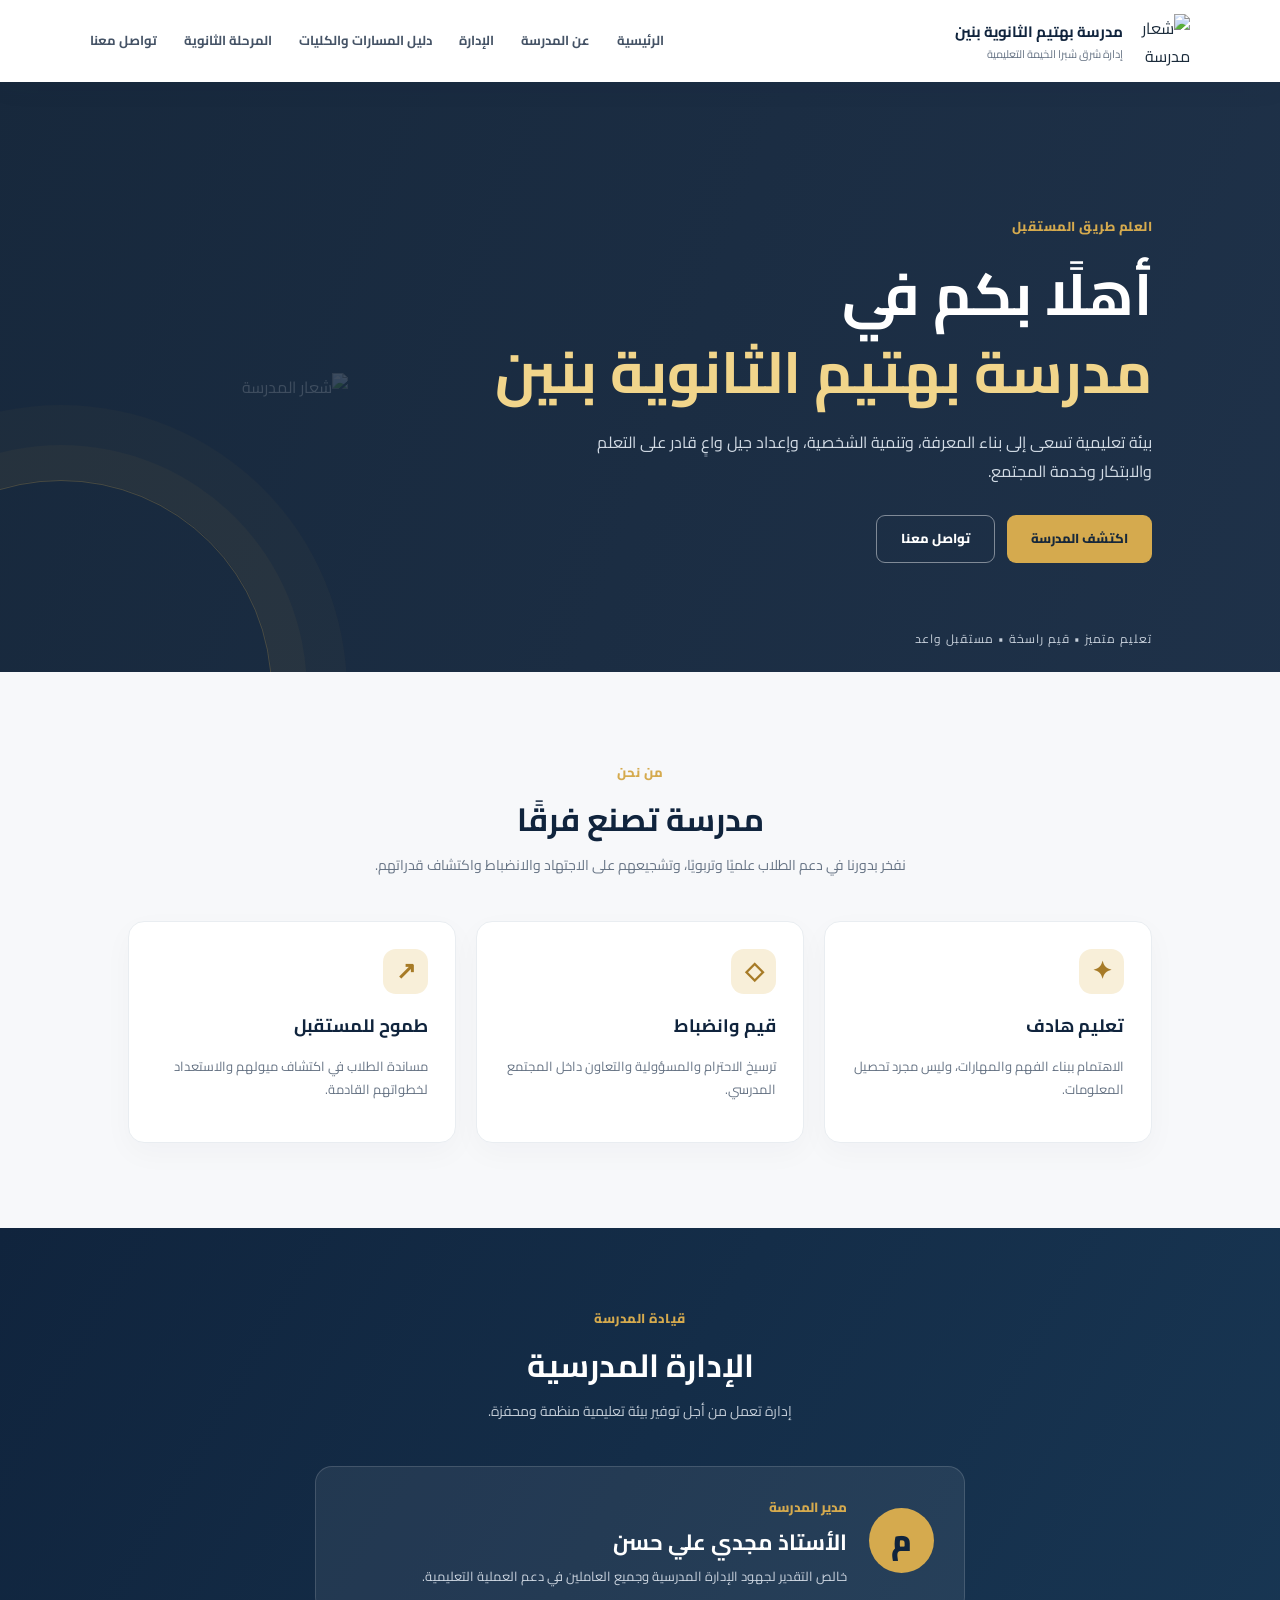
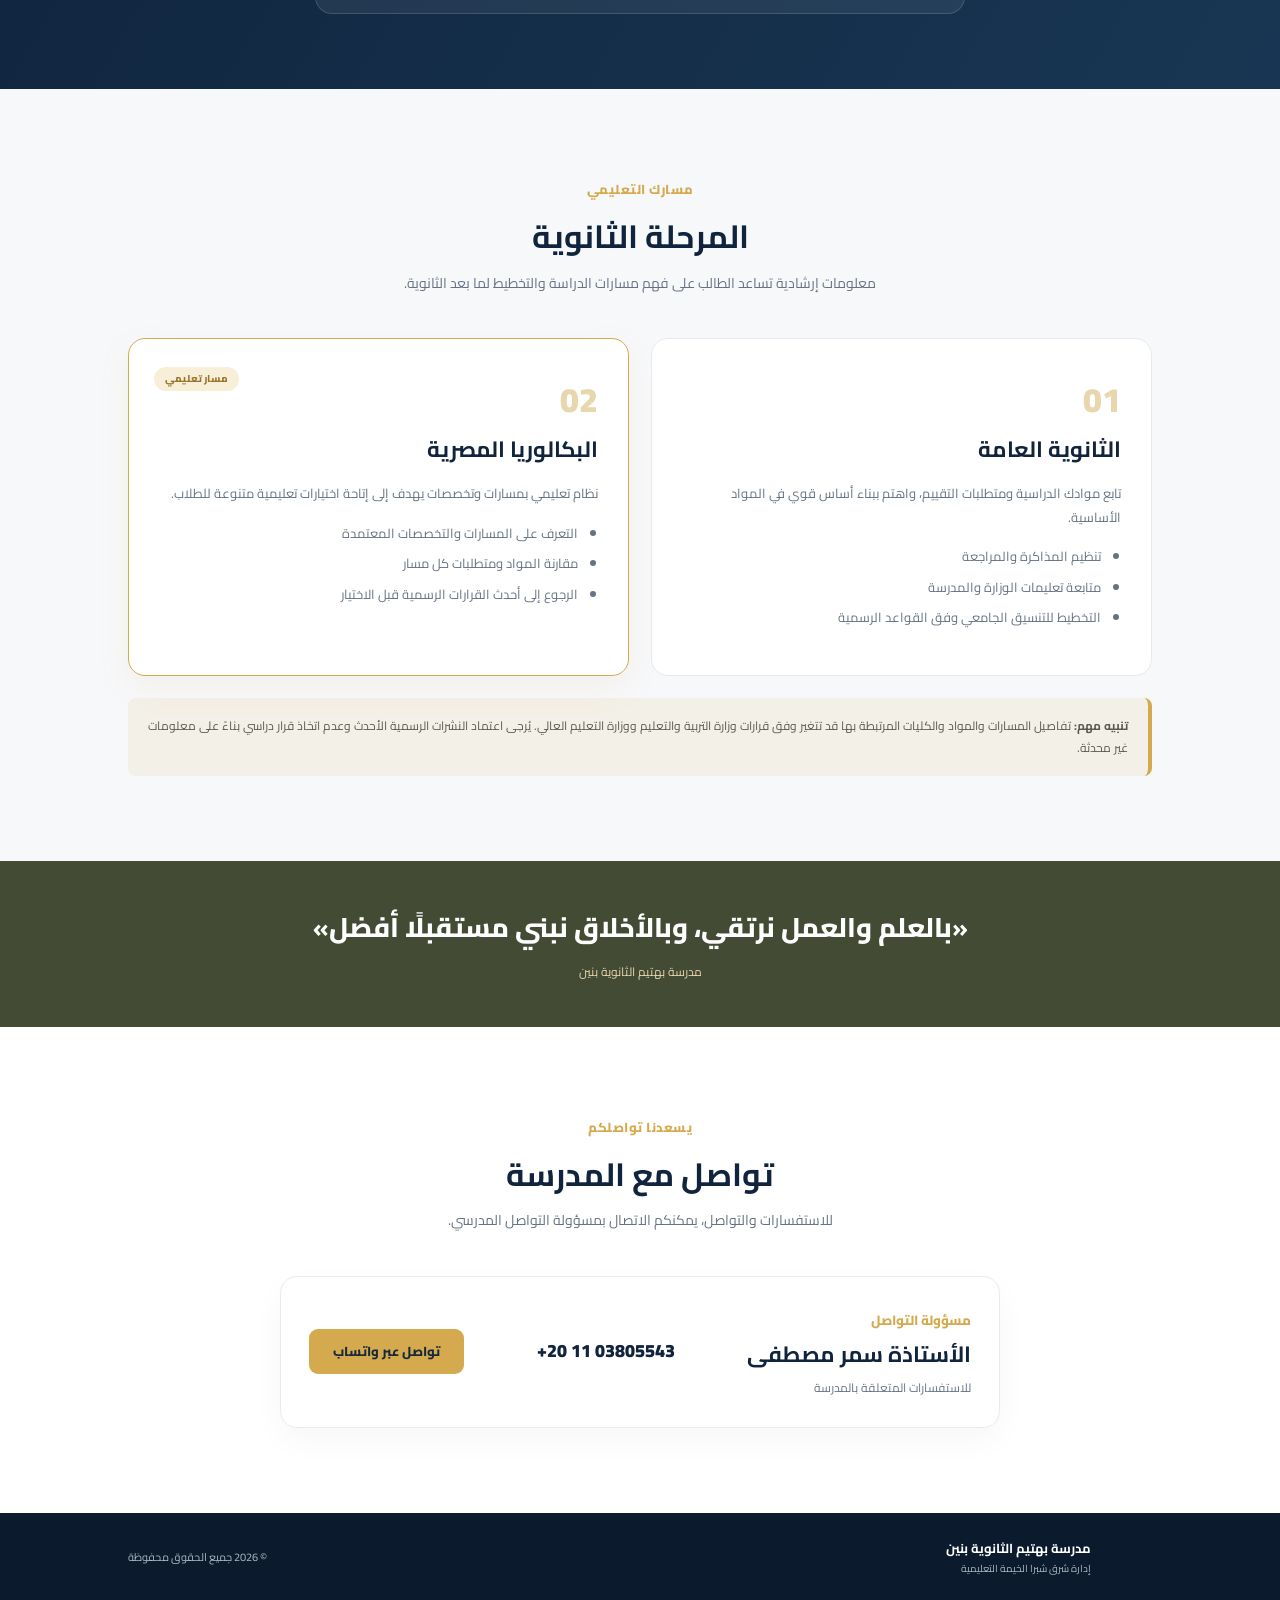
==== index.html @ 8d7ca14b "Add files via upload" ====
<!doctype html>
<html lang="ar" dir="rtl">
<head>
  <meta charset="utf-8">
  <meta name="viewport" content="width=device-width, initial-scale=1">
  <meta name="theme-color" content="#10243d">
  <meta name="description" content="الموقع التعريفي لمدرسة بهتيم الثانوية بنين – إدارة شرق شبرا الخيمة التعليمية">
  <title>مدرسة بهتيم الثانوية بنين</title>
  <link rel="icon" href="assets/school-logo.svg" type="image/svg+xml">
  <link rel="stylesheet" href="style.css">
</head>
<body>
  <header class="site-header">
    <a class="brand" href="#home" aria-label="العودة للرئيسية">
      <img src="assets/school-logo.svg" alt="شعار مدرسة بهتيم الثانوية بنين">
      <span><strong>مدرسة بهتيم الثانوية بنين</strong><small>إدارة شرق شبرا الخيمة التعليمية</small></span>
    </a>
    <button class="menu-toggle" id="menuToggle" aria-label="فتح القائمة" aria-expanded="false">☰</button>
    <nav id="mainNav">
      <a href="#home">الرئيسية</a><a href="#about">عن المدرسة</a><a href="#management">الإدارة</a>
      <a href="guide.html">دليل المسارات والكليات</a><a href="#systems">المرحلة الثانوية</a><a href="#contact">تواصل معنا</a>
    </nav>
  </header>

  <main>
    <section class="hero" id="home">
      <div class="hero-content">
        <span class="eyebrow">العلم طريق المستقبل</span>
        <h1>أهلًا بكم في <span>مدرسة بهتيم الثانوية بنين</span></h1>
        <p>بيئة تعليمية تسعى إلى بناء المعرفة، وتنمية الشخصية، وإعداد جيل واعٍ قادر على التعلم والابتكار وخدمة المجتمع.</p>
        <div class="hero-actions"><a class="btn primary" href="#about">اكتشف المدرسة</a><a class="btn ghost" href="#contact">تواصل معنا</a></div>
      </div>
      <div class="hero-mark"><img src="assets/school-logo.svg" alt="شعار المدرسة"></div>
      <div class="hero-bottom">تعليم متميز • قيم راسخة • مستقبل واعد</div>
    </section>

    <section class="section intro" id="about">
      <div class="section-heading"><span>من نحن</span><h2>مدرسة تصنع فرقًا</h2><p>نفخر بدورنا في دعم الطلاب علميًا وتربويًا، وتشجيعهم على الاجتهاد والانضباط واكتشاف قدراتهم.</p></div>
      <div class="feature-grid">
        <article class="feature"><b class="feature-icon">✦</b><h3>تعليم هادف</h3><p>الاهتمام ببناء الفهم والمهارات، وليس مجرد تحصيل المعلومات.</p></article>
        <article class="feature"><b class="feature-icon">◇</b><h3>قيم وانضباط</h3><p>ترسيخ الاحترام والمسؤولية والتعاون داخل المجتمع المدرسي.</p></article>
        <article class="feature"><b class="feature-icon">↗</b><h3>طموح للمستقبل</h3><p>مساندة الطلاب في اكتشاف ميولهم والاستعداد لخطواتهم القادمة.</p></article>
      </div>
    </section>

    <section class="management" id="management">
      <div class="section-heading light"><span>قيادة المدرسة</span><h2>الإدارة المدرسية</h2><p>إدارة تعمل من أجل توفير بيئة تعليمية منظمة ومحفزة.</p></div>
      <div class="manager-card"><div class="manager-symbol">م</div><div><small>مدير المدرسة</small><h3>الأستاذ مجدي علي حسن</h3><p>خالص التقدير لجهود الإدارة المدرسية وجميع العاملين في دعم العملية التعليمية.</p></div></div>
    </section>

    <section class="section" id="systems">
      <div class="section-heading"><span>مسارك التعليمي</span><h2>المرحلة الثانوية</h2><p>معلومات إرشادية تساعد الطالب على فهم مسارات الدراسة والتخطيط لما بعد الثانوية.</p></div>
      <div class="path-grid">
        <article class="path-card"><div class="card-number">01</div><h3>الثانوية العامة</h3><p>تابع موادك الدراسية ومتطلبات التقييم، واهتم ببناء أساس قوي في المواد الأساسية.</p><ul><li>تنظيم المذاكرة والمراجعة</li><li>متابعة تعليمات الوزارة والمدرسة</li><li>التخطيط للتنسيق الجامعي وفق القواعد الرسمية</li></ul></article>
        <article class="path-card featured"><div class="card-number">02</div><span class="tag">مسار تعليمي</span><h3>البكالوريا المصرية</h3><p>نظام تعليمي بمسارات وتخصصات يهدف إلى إتاحة اختيارات تعليمية متنوعة للطلاب.</p><ul><li>التعرف على المسارات والتخصصات المعتمدة</li><li>مقارنة المواد ومتطلبات كل مسار</li><li>الرجوع إلى أحدث القرارات الرسمية قبل الاختيار</li></ul></article>
      </div>
      <div class="note"><strong>تنبيه مهم:</strong> تفاصيل المسارات والمواد والكليات المرتبطة بها قد تتغير وفق قرارات وزارة التربية والتعليم ووزارة التعليم العالي. يُرجى اعتماد النشرات الرسمية الأحدث وعدم اتخاذ قرار دراسي بناءً على معلومات غير محدثة.</div>
    </section>

    <section class="quote-band"><p>«بالعلم والعمل نرتقي، وبالأخلاق نبني مستقبلًا أفضل»</p><span>مدرسة بهتيم الثانوية بنين</span></section>

    <section class="section contact-section" id="contact">
      <div class="section-heading"><span>يسعدنا تواصلكم</span><h2>تواصل مع المدرسة</h2><p>للاستفسارات والتواصل، يمكنكم الاتصال بمسؤولة التواصل المدرسي.</p></div>
      <div class="contact-card">
        <div><small>مسؤولة التواصل</small><h3>الأستاذة سمر مصطفى</h3><p>للاستفسارات المتعلقة بالمدرسة</p></div>
        <a class="phone" href="tel:+201103805543" dir="ltr">+20 11 03805543</a>
        <a class="btn primary" href="https://wa.me/201103805543" target="_blank" rel="noopener">تواصل عبر واتساب</a>
      </div>
    </section>
  </main>

  <footer><img src="assets/school-logo.svg" alt="" ><div><strong>مدرسة بهتيم الثانوية بنين</strong><small>إدارة شرق شبرا الخيمة التعليمية</small></div><p>© <span id="year"></span> جميع الحقوق محفوظة</p></footer>
  <script src="script.js"></script>
</body>
</html>
---- style.css ----
@import url('https://fonts.googleapis.com/css2?family=Cairo:wght@400;500;600;700;800;900&display=swap');
:root{--navy:#10243d;--navy2:#183653;--gold:#d5aa4e;--gold2:#f1d58b;--olive:#444b35;--ink:#1b2b3b;--muted:#667384;--paper:#f7f8fa;--white:#fff}
*{box-sizing:border-box}html{scroll-behavior:smooth;scroll-padding-top:88px}body{margin:0;font-family:'Cairo',Tahoma,Arial,sans-serif;color:var(--ink);background:var(--paper);line-height:1.8}a{color:inherit;text-decoration:none}.site-header{height:82px;padding:0 7%;display:flex;align-items:center;justify-content:space-between;background:#fff;position:sticky;top:0;z-index:20;box-shadow:0 5px 24px #10243d12}.brand{display:flex;align-items:center;gap:12px}.brand img{width:55px;height:55px}.brand strong,.brand small,footer strong,footer small{display:block}.brand strong{font-size:15px;color:var(--navy)}.brand small{font-size:11px;color:var(--muted)}nav{display:flex;gap:27px}nav a{font-size:13px;font-weight:700;color:#455366;transition:.2s}nav a:hover{color:#b4862d}.menu-toggle{display:none;border:0;background:var(--navy);color:#fff;border-radius:9px;padding:8px 12px;font-size:20px}
.hero{min-height:590px;padding:85px 10% 65px;background:linear-gradient(110deg,#0b1d32f2,#10243deF),url('assets/school-logo.svg') center/500px no-repeat;position:relative;display:flex;align-items:center;overflow:hidden;color:#fff}.hero:after{content:"";position:absolute;width:420px;height:420px;border:1px solid #d5aa4e40;border-radius:50%;left:-150px;bottom:-230px;box-shadow:0 0 0 35px #d5aa4e0b,0 0 0 75px #d5aa4e08}.hero-content{max-width:690px;position:relative;z-index:1}.eyebrow,.section-heading>span{color:var(--gold);font-weight:800;font-size:13px;letter-spacing:.5px}.hero h1{font-size:clamp(34px,5vw,58px);line-height:1.35;margin:15px 0}.hero h1 span{color:var(--gold2);display:block}.hero-content>p{color:#d2dbe5;max-width:600px;font-size:16px}.hero-actions{display:flex;gap:12px;margin-top:30px}.btn{display:inline-flex;align-items:center;justify-content:center;padding:11px 24px;border-radius:9px;font-size:13px;font-weight:800;transition:.2s}.btn:hover{transform:translateY(-3px)}.primary{background:var(--gold);color:#17283b}.ghost{border:1px solid #ffffff70;color:#fff}.hero-mark{position:absolute;left:10%;width:220px;opacity:.16}.hero-mark img{width:100%}.hero-bottom{position:absolute;bottom:22px;right:10%;font-size:12px;color:#c7d0db;letter-spacing:1px}
.section{padding:85px 10%}.section-heading{text-align:center;max-width:690px;margin:0 auto 42px}.section-heading h2{font-size:32px;color:var(--navy);margin:5px 0}.section-heading p{color:var(--muted);font-size:14px;margin:0}.feature-grid{display:grid;grid-template-columns:repeat(3,1fr);gap:20px}.feature{background:#fff;border:1px solid #e9edf1;border-radius:16px;padding:27px;box-shadow:0 10px 30px #10243d08;transition:.25s}.feature:hover,.path-card:hover{transform:translateY(-6px);box-shadow:0 16px 38px #10243d12}.feature-icon{display:grid;place-items:center;width:45px;height:45px;border-radius:13px;background:#f8efd9;color:#a77b27;font-size:24px}.feature h3{color:var(--navy);margin:16px 0 5px;font-size:18px}.feature p,.path-card p,.path-card li{font-size:13px;color:var(--muted)}
.management{background:linear-gradient(120deg,var(--navy),var(--navy2));padding:75px 10%;position:relative;overflow:hidden}.management:before{content:"";position:absolute;inset:0;background:url('assets/school-logo.svg') 10% center/300px no-repeat;opacity:.055}.light h2{color:#fff}.light p{color:#c1cbd6}.manager-card{max-width:650px;margin:auto;background:#ffffff12;border:1px solid #ffffff25;border-radius:17px;padding:25px 30px;display:flex;align-items:center;gap:22px;color:#fff;position:relative}.manager-symbol{width:65px;height:65px;flex:none;display:grid;place-items:center;border-radius:50%;background:var(--gold);color:var(--navy);font-size:30px;font-weight:900}.manager-card small,.contact-card small{color:var(--gold);font-weight:800}.manager-card h3,.contact-card h3{margin:2px 0;font-size:22px}.manager-card p{margin:0;color:#cbd4df;font-size:13px}
.path-grid{display:grid;grid-template-columns:1fr 1fr;gap:22px}.path-card{background:#fff;border:1px solid #e6eaf0;border-radius:17px;padding:30px;position:relative;transition:.25s}.path-card.featured{border:1px solid #d5aa4e;box-shadow:0 12px 32px #d5aa4e17}.card-number{font-size:34px;font-weight:900;color:#e8d6ad}.path-card h3{color:var(--navy);font-size:22px;margin:0}.path-card ul{padding-right:20px}.path-card li{margin:7px 0}.tag{position:absolute;left:25px;top:28px;color:#9b742b;background:#f8efd9;border-radius:30px;padding:3px 11px;font-size:10px;font-weight:800}.note{margin-top:22px;padding:17px 20px;background:#f3f0e7;border-right:4px solid var(--gold);border-radius:8px;color:#5c5a4d;font-size:12px}
.quote-band{text-align:center;background:var(--olive);color:#fff;padding:42px 10%}.quote-band p{font-size:clamp(19px,3vw,27px);font-weight:800;margin:0 0 5px}.quote-band span{font-size:12px;color:#e8d6ad}.contact-section{background:#fff}.contact-card{max-width:720px;margin:auto;border:1px solid #e8ebef;border-radius:17px;padding:28px;display:flex;align-items:center;justify-content:space-between;gap:20px;box-shadow:0 12px 32px #10243d09}.contact-card h3{color:var(--navy)}.contact-card p{font-size:12px;color:var(--muted);margin:0}.phone{font-weight:900;color:var(--navy);font-size:18px;white-space:nowrap}.contact-card .primary{white-space:nowrap}
footer{background:#0b1b2d;color:#fff;padding:24px 10%;display:flex;align-items:center;gap:13px}footer img{width:48px}footer strong{font-size:13px}footer small{font-size:10px;color:#aeb9c6}footer p{margin-right:auto;font-size:11px;color:#aeb9c6}
@media(max-width:850px){.site-header{padding:0 5%}nav{gap:13px}nav a{font-size:11px}.hero-mark{left:3%;width:170px}.section{padding:70px 6%}.management{padding:65px 6%}}
@media(max-width:650px){.site-header{height:72px}.brand img{width:47px}.brand strong{font-size:12px}.brand small{font-size:9px}.menu-toggle{display:block}nav{display:none;position:absolute;top:72px;right:0;left:0;background:#fff;padding:14px 6% 20px;box-shadow:0 12px 18px #10243d15;flex-direction:column;gap:5px}nav.open{display:flex}nav a{padding:9px;font-size:13px;border-bottom:1px solid #f0f1f3}.hero{min-height:590px;padding:70px 7%}.hero h1{font-size:37px}.hero-content>p{font-size:14px}.hero-mark{width:140px;left:2%;top:30px}.hero-bottom{font-size:10px;right:7%}.feature-grid,.path-grid{grid-template-columns:1fr}.section{padding:60px 6%}.section-heading h2{font-size:27px}.manager-card{padding:20px;align-items:flex-start}.manager-card h3{font-size:18px}.contact-card{align-items:stretch;flex-direction:column}.contact-card .btn{width:100%}footer{padding:22px 6%;flex-wrap:wrap}footer p{width:100%;margin:0}}
@media(prefers-reduced-motion:reduce){*{scroll-behavior:auto!important;transition:none!important}}


/* School infographic: responsive on phones, tablets and desktops */
.school-infographic{text-align:center;margin:0 auto 38px;padding:24px 0}
.school-infographic h2{color:var(--navy);font-size:clamp(21px,3vw,30px);margin:0 0 5px}
.school-infographic p{color:var(--muted);font-size:13px;margin:0 0 18px}
.school-infographic img{display:block;width:100%;max-width:1100px;height:auto;margin:0 auto;border-radius:16px;border:1px solid #e5e9ef;box-shadow:0 12px 34px #10243d16}
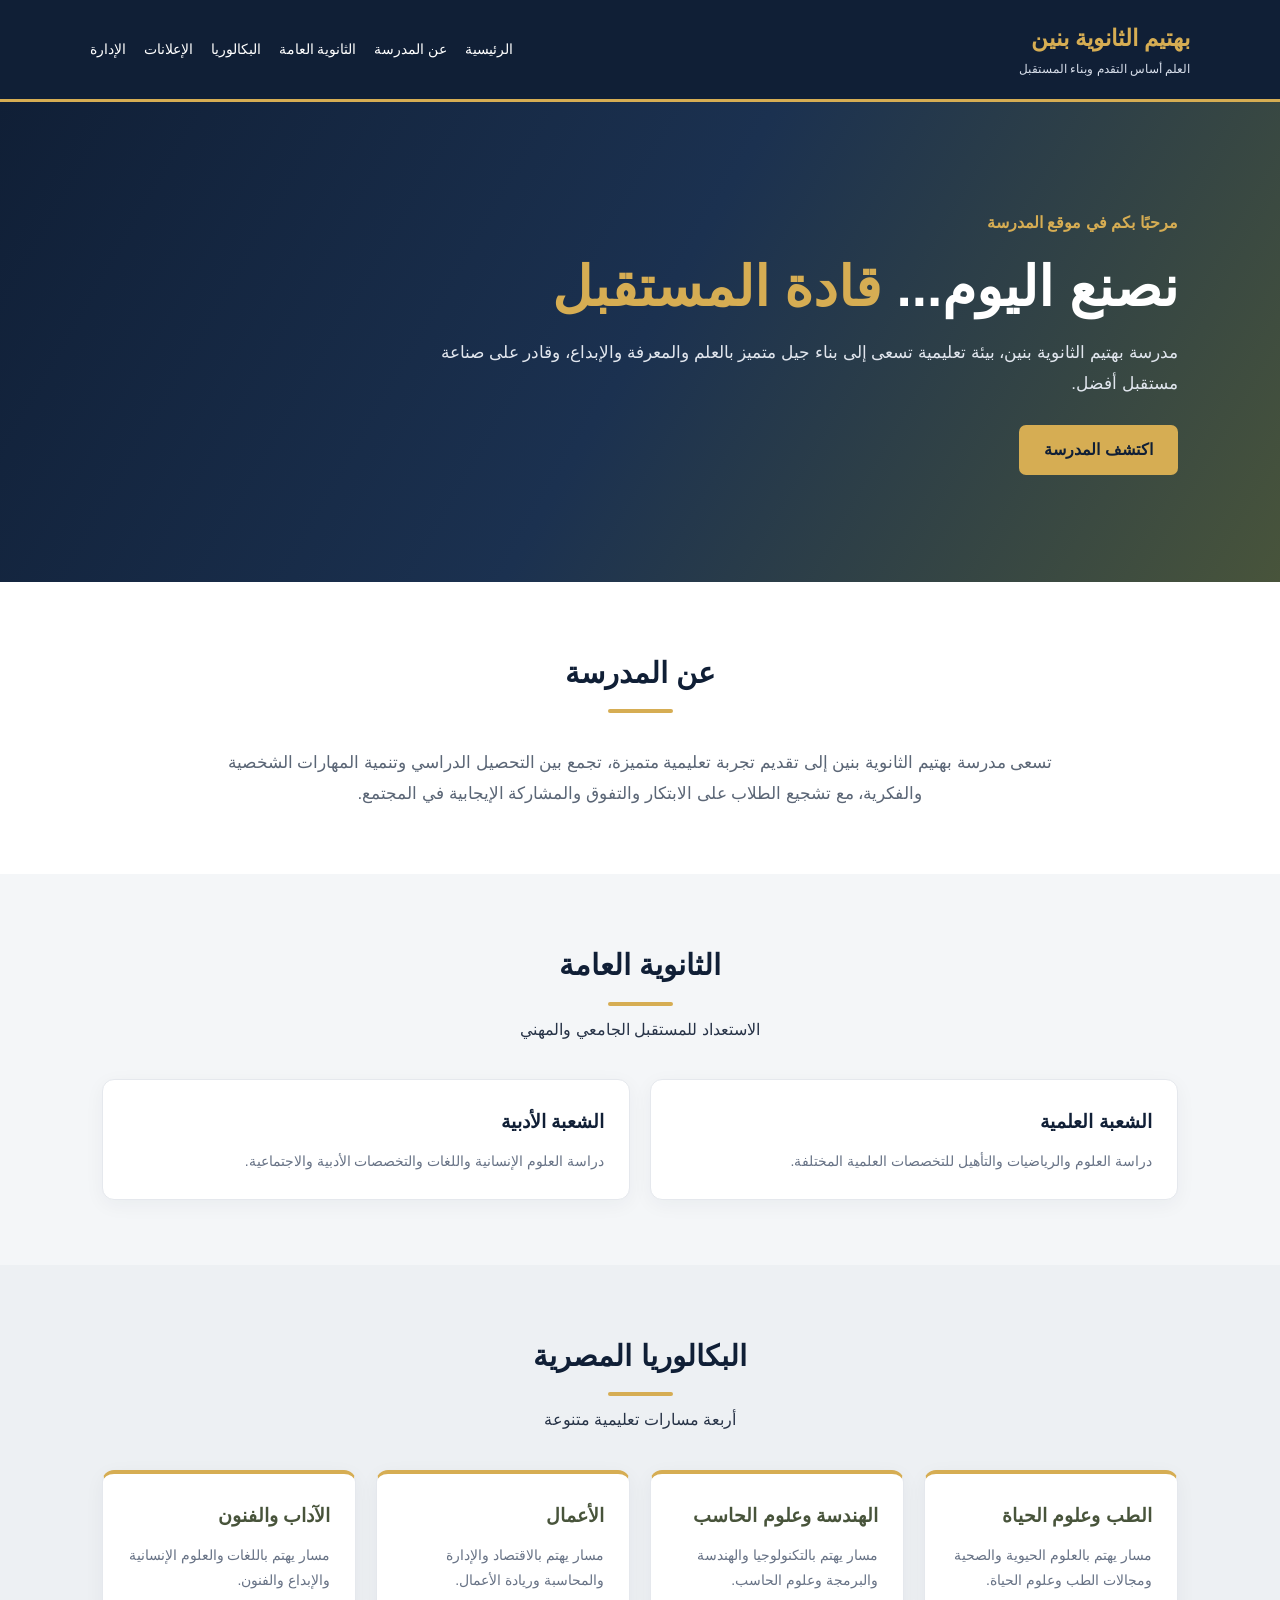
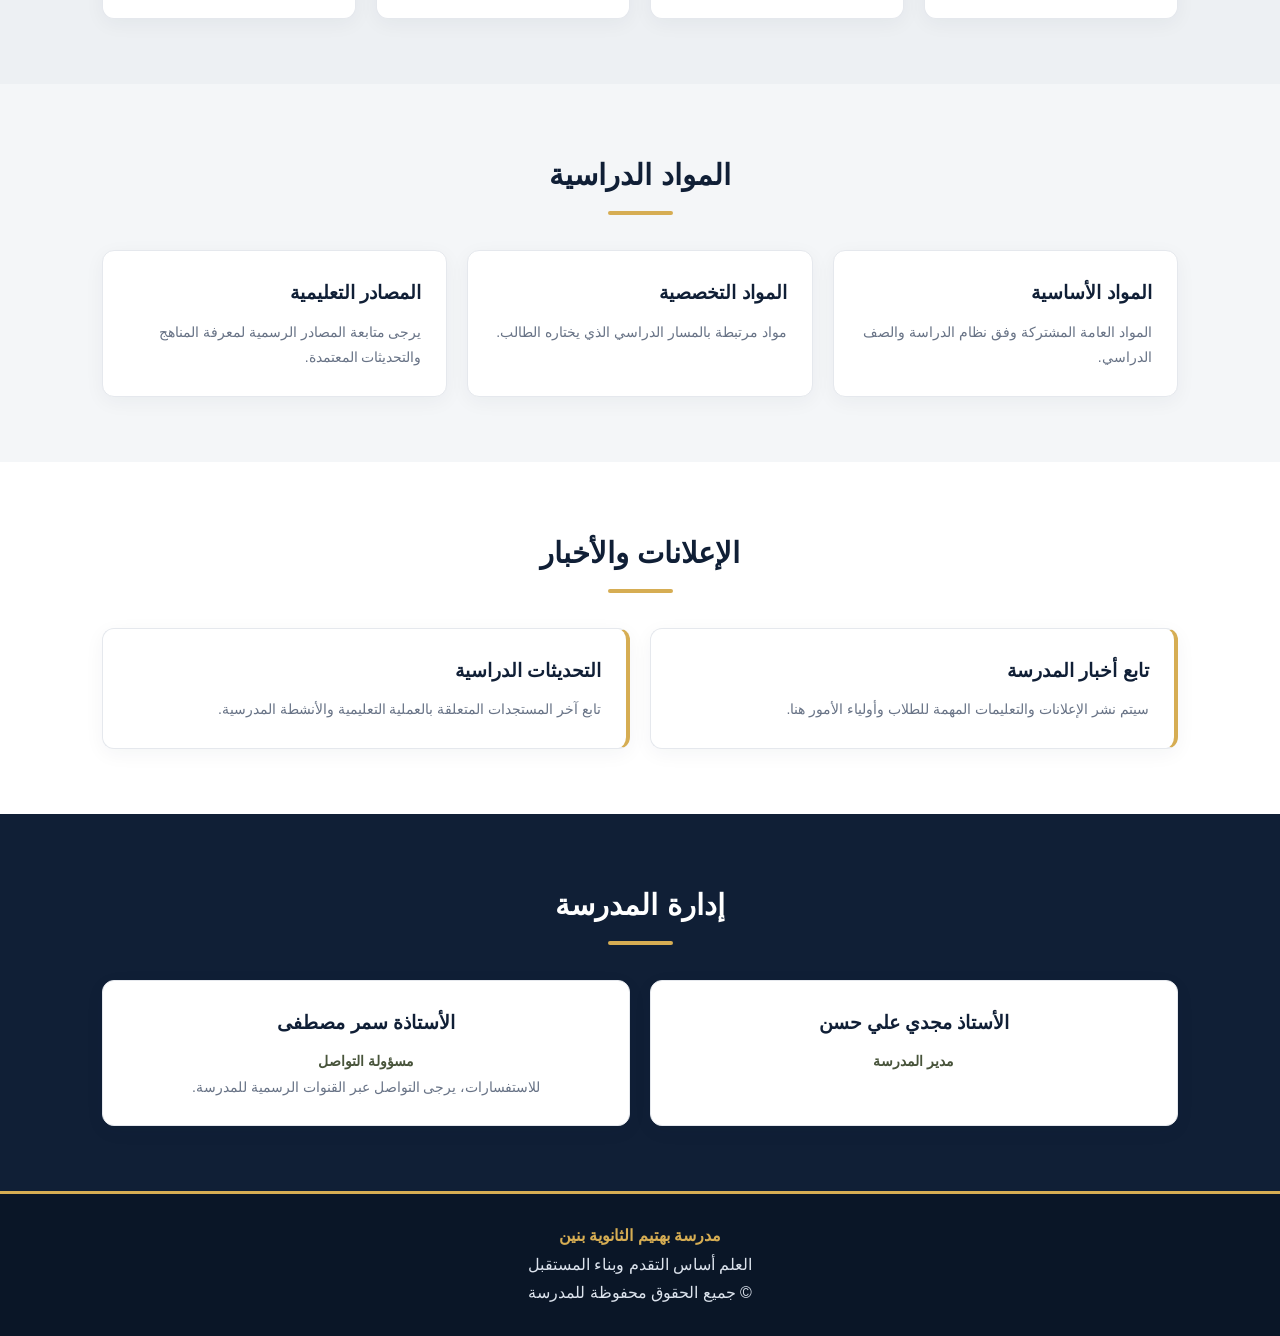
==== commit c0ac9848: "Refactor index.html for improved structure and content" ====
--- a/index.html
+++ b/index.html
@@ -1,75 +1,252 @@
-<!doctype html>
+
+<!DOCTYPE html>
 <html lang="ar" dir="rtl">
 <head>
-  <meta charset="utf-8">
-  <meta name="viewport" content="width=device-width, initial-scale=1">
-  <meta name="theme-color" content="#10243d">
-  <meta name="description" content="الموقع التعريفي لمدرسة بهتيم الثانوية بنين – إدارة شرق شبرا الخيمة التعليمية">
-  <title>مدرسة بهتيم الثانوية بنين</title>
-  <link rel="icon" href="assets/school-logo.svg" type="image/svg+xml">
-  <link rel="stylesheet" href="style.css">
+<meta charset="UTF-8">
+<meta name="viewport" content="width=device-width, initial-scale=1.0">
+<title>بهتيم الثانوية بنين</title>
+<meta name="description" content="الموقع الرسمي لمدرسة بهتيم الثانوية بنين">
+<style>
+:root {
+  --navy:#101f36;
+  --navy2:#1b3150;
+  --gold:#d6ad53;
+  --olive:#48543b;
+  --white:#fff;
+  --bg:#f4f6f8;
+}
+*{box-sizing:border-box;margin:0;padding:0}
+html{scroll-behavior:smooth}
+body{
+  font-family:Tahoma,Arial,sans-serif;
+  background:var(--bg);
+  color:#273347;
+  line-height:1.8;
+}
+header{
+  background:var(--navy);
+  color:white;
+  padding:18px 7%;
+  display:flex;
+  align-items:center;
+  justify-content:space-between;
+  flex-wrap:wrap;
+  gap:15px;
+  border-bottom:3px solid var(--gold);
+}
+.brand h1{font-size:23px;color:var(--gold)}
+.brand p{font-size:12px;color:#d8dfeb}
+nav{display:flex;gap:18px;flex-wrap:wrap}
+nav a{color:white;text-decoration:none;font-size:14px}
+nav a:hover{color:var(--gold)}
+.hero{
+  min-height:480px;
+  padding:90px 8%;
+  display:flex;
+  align-items:center;
+  background:linear-gradient(120deg,var(--navy),var(--navy2),var(--olive));
+  color:white;
+}
+.hero-content{max-width:750px}
+.hero .small{color:var(--gold);font-weight:bold}
+.hero h2{font-size:clamp(32px,5vw,55px);line-height:1.4;margin:12px 0}
+.hero h2 span{color:var(--gold)}
+.hero p{font-size:17px;color:#e1e6ee;margin-bottom:25px}
+.btn{
+  display:inline-block;background:var(--gold);
+  color:var(--navy);padding:11px 25px;
+  border-radius:7px;text-decoration:none;font-weight:bold;
+}
+section{padding:65px 8%}
+.section-title{text-align:center;margin-bottom:35px}
+.section-title h2{font-size:29px;color:var(--navy)}
+.line{width:65px;height:4px;background:var(--gold);margin:10px auto;border-radius:5px}
+.cards{
+  display:grid;
+  grid-template-columns:repeat(auto-fit,minmax(220px,1fr));
+  gap:20px;
+}
+.card{
+  background:white;padding:25px;border-radius:12px;
+  border:1px solid #e5e8ed;
+  box-shadow:0 5px 20px #15243a0c;
+  transition:.25s;
+}
+.card:hover{transform:translateY(-5px);border-color:var(--gold)}
+.card h3{color:var(--navy);margin-bottom:10px}
+.card p{color:#687386;font-size:14px}
+.about{background:white}
+.about-text{max-width:850px;margin:auto;text-align:center;font-size:17px;color:#5b6676}
+.tracks{background:#edf0f3}
+.track{border-top:4px solid var(--gold)}
+.track h3{color:var(--olive)}
+.management{background:var(--navy)}
+.management .section-title h2{color:white}
+.management .card{text-align:center}
+.management .role{color:var(--olive);font-weight:bold}
+.announcements{background:white}
+.notice{border-right:4px solid var(--gold)}
+footer{
+  background:#0a1627;color:#dce3ed;
+  text-align:center;padding:28px 15px;
+  border-top:3px solid var(--gold);
+}
+footer strong{color:var(--gold)}
+@media(max-width:650px){
+  header{justify-content:center;text-align:center}
+  nav{justify-content:center;gap:12px}
+  .brand h1{font-size:19px}
+  .hero{text-align:center;min-height:400px;padding:65px 7%}
+  section{padding:48px 6%}
+}
+</style>
 </head>
 <body>
-  <header class="site-header">
-    <a class="brand" href="#home" aria-label="العودة للرئيسية">
-      <img src="assets/school-logo.svg" alt="شعار مدرسة بهتيم الثانوية بنين">
-      <span><strong>مدرسة بهتيم الثانوية بنين</strong><small>إدارة شرق شبرا الخيمة التعليمية</small></span>
-    </a>
-    <button class="menu-toggle" id="menuToggle" aria-label="فتح القائمة" aria-expanded="false">☰</button>
-    <nav id="mainNav">
-      <a href="#home">الرئيسية</a><a href="#about">عن المدرسة</a><a href="#management">الإدارة</a>
-      <a href="guide.html">دليل المسارات والكليات</a><a href="#systems">المرحلة الثانوية</a><a href="#contact">تواصل معنا</a>
-    </nav>
-  </header>
-
-  <main>
-    <section class="hero" id="home">
-      <div class="hero-content">
-        <span class="eyebrow">العلم طريق المستقبل</span>
-        <h1>أهلًا بكم في <span>مدرسة بهتيم الثانوية بنين</span></h1>
-        <p>بيئة تعليمية تسعى إلى بناء المعرفة، وتنمية الشخصية، وإعداد جيل واعٍ قادر على التعلم والابتكار وخدمة المجتمع.</p>
-        <div class="hero-actions"><a class="btn primary" href="#about">اكتشف المدرسة</a><a class="btn ghost" href="#contact">تواصل معنا</a></div>
-      </div>
-      <div class="hero-mark"><img src="assets/school-logo.svg" alt="شعار المدرسة"></div>
-      <div class="hero-bottom">تعليم متميز • قيم راسخة • مستقبل واعد</div>
-    </section>
-
-    <section class="section intro" id="about">
-      <div class="section-heading"><span>من نحن</span><h2>مدرسة تصنع فرقًا</h2><p>نفخر بدورنا في دعم الطلاب علميًا وتربويًا، وتشجيعهم على الاجتهاد والانضباط واكتشاف قدراتهم.</p></div>
-      <div class="feature-grid">
-        <article class="feature"><b class="feature-icon">✦</b><h3>تعليم هادف</h3><p>الاهتمام ببناء الفهم والمهارات، وليس مجرد تحصيل المعلومات.</p></article>
-        <article class="feature"><b class="feature-icon">◇</b><h3>قيم وانضباط</h3><p>ترسيخ الاحترام والمسؤولية والتعاون داخل المجتمع المدرسي.</p></article>
-        <article class="feature"><b class="feature-icon">↗</b><h3>طموح للمستقبل</h3><p>مساندة الطلاب في اكتشاف ميولهم والاستعداد لخطواتهم القادمة.</p></article>
-      </div>
-    </section>
-
-    <section class="management" id="management">
-      <div class="section-heading light"><span>قيادة المدرسة</span><h2>الإدارة المدرسية</h2><p>إدارة تعمل من أجل توفير بيئة تعليمية منظمة ومحفزة.</p></div>
-      <div class="manager-card"><div class="manager-symbol">م</div><div><small>مدير المدرسة</small><h3>الأستاذ مجدي علي حسن</h3><p>خالص التقدير لجهود الإدارة المدرسية وجميع العاملين في دعم العملية التعليمية.</p></div></div>
-    </section>
-
-    <section class="section" id="systems">
-      <div class="section-heading"><span>مسارك التعليمي</span><h2>المرحلة الثانوية</h2><p>معلومات إرشادية تساعد الطالب على فهم مسارات الدراسة والتخطيط لما بعد الثانوية.</p></div>
-      <div class="path-grid">
-        <article class="path-card"><div class="card-number">01</div><h3>الثانوية العامة</h3><p>تابع موادك الدراسية ومتطلبات التقييم، واهتم ببناء أساس قوي في المواد الأساسية.</p><ul><li>تنظيم المذاكرة والمراجعة</li><li>متابعة تعليمات الوزارة والمدرسة</li><li>التخطيط للتنسيق الجامعي وفق القواعد الرسمية</li></ul></article>
-        <article class="path-card featured"><div class="card-number">02</div><span class="tag">مسار تعليمي</span><h3>البكالوريا المصرية</h3><p>نظام تعليمي بمسارات وتخصصات يهدف إلى إتاحة اختيارات تعليمية متنوعة للطلاب.</p><ul><li>التعرف على المسارات والتخصصات المعتمدة</li><li>مقارنة المواد ومتطلبات كل مسار</li><li>الرجوع إلى أحدث القرارات الرسمية قبل الاختيار</li></ul></article>
-      </div>
-      <div class="note"><strong>تنبيه مهم:</strong> تفاصيل المسارات والمواد والكليات المرتبطة بها قد تتغير وفق قرارات وزارة التربية والتعليم ووزارة التعليم العالي. يُرجى اعتماد النشرات الرسمية الأحدث وعدم اتخاذ قرار دراسي بناءً على معلومات غير محدثة.</div>
-    </section>
-
-    <section class="quote-band"><p>«بالعلم والعمل نرتقي، وبالأخلاق نبني مستقبلًا أفضل»</p><span>مدرسة بهتيم الثانوية بنين</span></section>
-
-    <section class="section contact-section" id="contact">
-      <div class="section-heading"><span>يسعدنا تواصلكم</span><h2>تواصل مع المدرسة</h2><p>للاستفسارات والتواصل، يمكنكم الاتصال بمسؤولة التواصل المدرسي.</p></div>
-      <div class="contact-card">
-        <div><small>مسؤولة التواصل</small><h3>الأستاذة سمر مصطفى</h3><p>للاستفسارات المتعلقة بالمدرسة</p></div>
-        <a class="phone" href="tel:+201103805543" dir="ltr">+20 11 03805543</a>
-        <a class="btn primary" href="https://wa.me/201103805543" target="_blank" rel="noopener">تواصل عبر واتساب</a>
-      </div>
-    </section>
-  </main>
-
-  <footer><img src="assets/school-logo.svg" alt="" ><div><strong>مدرسة بهتيم الثانوية بنين</strong><small>إدارة شرق شبرا الخيمة التعليمية</small></div><p>© <span id="year"></span> جميع الحقوق محفوظة</p></footer>
-  <script src="script.js"></script>
+
+<header>
+  <div class="brand">
+    <h1>بهتيم الثانوية بنين</h1>
+    <p>العلم أساس التقدم وبناء المستقبل</p>
+  </div>
+  <nav>
+    <a href="#home">الرئيسية</a>
+    <a href="#about">عن المدرسة</a>
+    <a href="#general">الثانوية العامة</a>
+    <a href="#baccalaureate">البكالوريا</a>
+    <a href="#announcements">الإعلانات</a>
+    <a href="#management">الإدارة</a>
+  </nav>
+</header>
+
+<main>
+<section class="hero" id="home">
+  <div class="hero-content">
+    <div class="small">مرحبًا بكم في موقع المدرسة</div>
+    <h2>نصنع اليوم... <span>قادة المستقبل</span></h2>
+    <p>
+      مدرسة بهتيم الثانوية بنين، بيئة تعليمية تسعى
+      إلى بناء جيل متميز بالعلم والمعرفة والإبداع،
+      وقادر على صناعة مستقبل أفضل.
+    </p>
+    <a href="#about" class="btn">اكتشف المدرسة</a>
+  </div>
+</section>
+
+<section class="about" id="about">
+  <div class="section-title">
+    <h2>عن المدرسة</h2><div class="line"></div>
+  </div>
+  <div class="about-text">
+    <p>
+      تسعى مدرسة بهتيم الثانوية بنين إلى تقديم تجربة
+      تعليمية متميزة، تجمع بين التحصيل الدراسي وتنمية
+      المهارات الشخصية والفكرية، مع تشجيع الطلاب على
+      الابتكار والتفوق والمشاركة الإيجابية في المجتمع.
+    </p>
+  </div>
+</section>
+
+<section id="general">
+  <div class="section-title">
+    <h2>الثانوية العامة</h2><div class="line"></div>
+    <p>الاستعداد للمستقبل الجامعي والمهني</p>
+  </div>
+  <div class="cards">
+    <div class="card">
+      <h3>الشعبة العلمية</h3>
+      <p>دراسة العلوم والرياضيات والتأهيل للتخصصات العلمية المختلفة.</p>
+    </div>
+    <div class="card">
+      <h3>الشعبة الأدبية</h3>
+      <p>دراسة العلوم الإنسانية واللغات والتخصصات الأدبية والاجتماعية.</p>
+    </div>
+  </div>
+</section>
+
+<section class="tracks" id="baccalaureate">
+  <div class="section-title">
+    <h2>البكالوريا المصرية</h2><div class="line"></div>
+    <p>أربعة مسارات تعليمية متنوعة</p>
+  </div>
+  <div class="cards">
+    <div class="card track">
+      <h3>الطب وعلوم الحياة</h3>
+      <p>مسار يهتم بالعلوم الحيوية والصحية ومجالات الطب وعلوم الحياة.</p>
+    </div>
+    <div class="card track">
+      <h3>الهندسة وعلوم الحاسب</h3>
+      <p>مسار يهتم بالتكنولوجيا والهندسة والبرمجة وعلوم الحاسب.</p>
+    </div>
+    <div class="card track">
+      <h3>الأعمال</h3>
+      <p>مسار يهتم بالاقتصاد والإدارة والمحاسبة وريادة الأعمال.</p>
+    </div>
+    <div class="card track">
+      <h3>الآداب والفنون</h3>
+      <p>مسار يهتم باللغات والعلوم الإنسانية والإبداع والفنون.</p>
+    </div>
+  </div>
+</section>
+
+<section id="subjects">
+  <div class="section-title">
+    <h2>المواد الدراسية</h2><div class="line"></div>
+  </div>
+  <div class="cards">
+    <div class="card">
+      <h3>المواد الأساسية</h3>
+      <p>المواد العامة المشتركة وفق نظام الدراسة والصف الدراسي.</p>
+    </div>
+    <div class="card">
+      <h3>المواد التخصصية</h3>
+      <p>مواد مرتبطة بالمسار الدراسي الذي يختاره الطالب.</p>
+    </div>
+    <div class="card">
+      <h3>المصادر التعليمية</h3>
+      <p>يرجى متابعة المصادر الرسمية لمعرفة المناهج والتحديثات المعتمدة.</p>
+    </div>
+  </div>
+</section>
+
+<section class="announcements" id="announcements">
+  <div class="section-title">
+    <h2>الإعلانات والأخبار</h2><div class="line"></div>
+  </div>
+  <div class="cards">
+    <div class="card notice">
+      <h3>تابع أخبار المدرسة</h3>
+      <p>سيتم نشر الإعلانات والتعليمات المهمة للطلاب وأولياء الأمور هنا.</p>
+    </div>
+    <div class="card notice">
+      <h3>التحديثات الدراسية</h3>
+      <p>تابع آخر المستجدات المتعلقة بالعملية التعليمية والأنشطة المدرسية.</p>
+    </div>
+  </div>
+</section>
+
+<section class="management" id="management">
+  <div class="section-title">
+    <h2>إدارة المدرسة</h2><div class="line"></div>
+  </div>
+  <div class="cards">
+    <div class="card">
+      <h3>الأستاذ مجدي علي حسن</h3>
+      <p class="role">مدير المدرسة</p>
+    </div>
+    <div class="card">
+      <h3>الأستاذة سمر مصطفى</h3>
+      <p class="role">مسؤولة التواصل</p>
+      <p>للاستفسارات، يرجى التواصل عبر القنوات الرسمية للمدرسة.</p>
+    </div>
+  </div>
+</section>
+</main>
+
+<footer>
+  <strong>مدرسة بهتيم الثانوية بنين</strong>
+  <p>العلم أساس التقدم وبناء المستقبل</p>
+  <p>© جميع الحقوق محفوظة للمدرسة</p>
+</footer>
+
 </body>
-</html>+</html>
